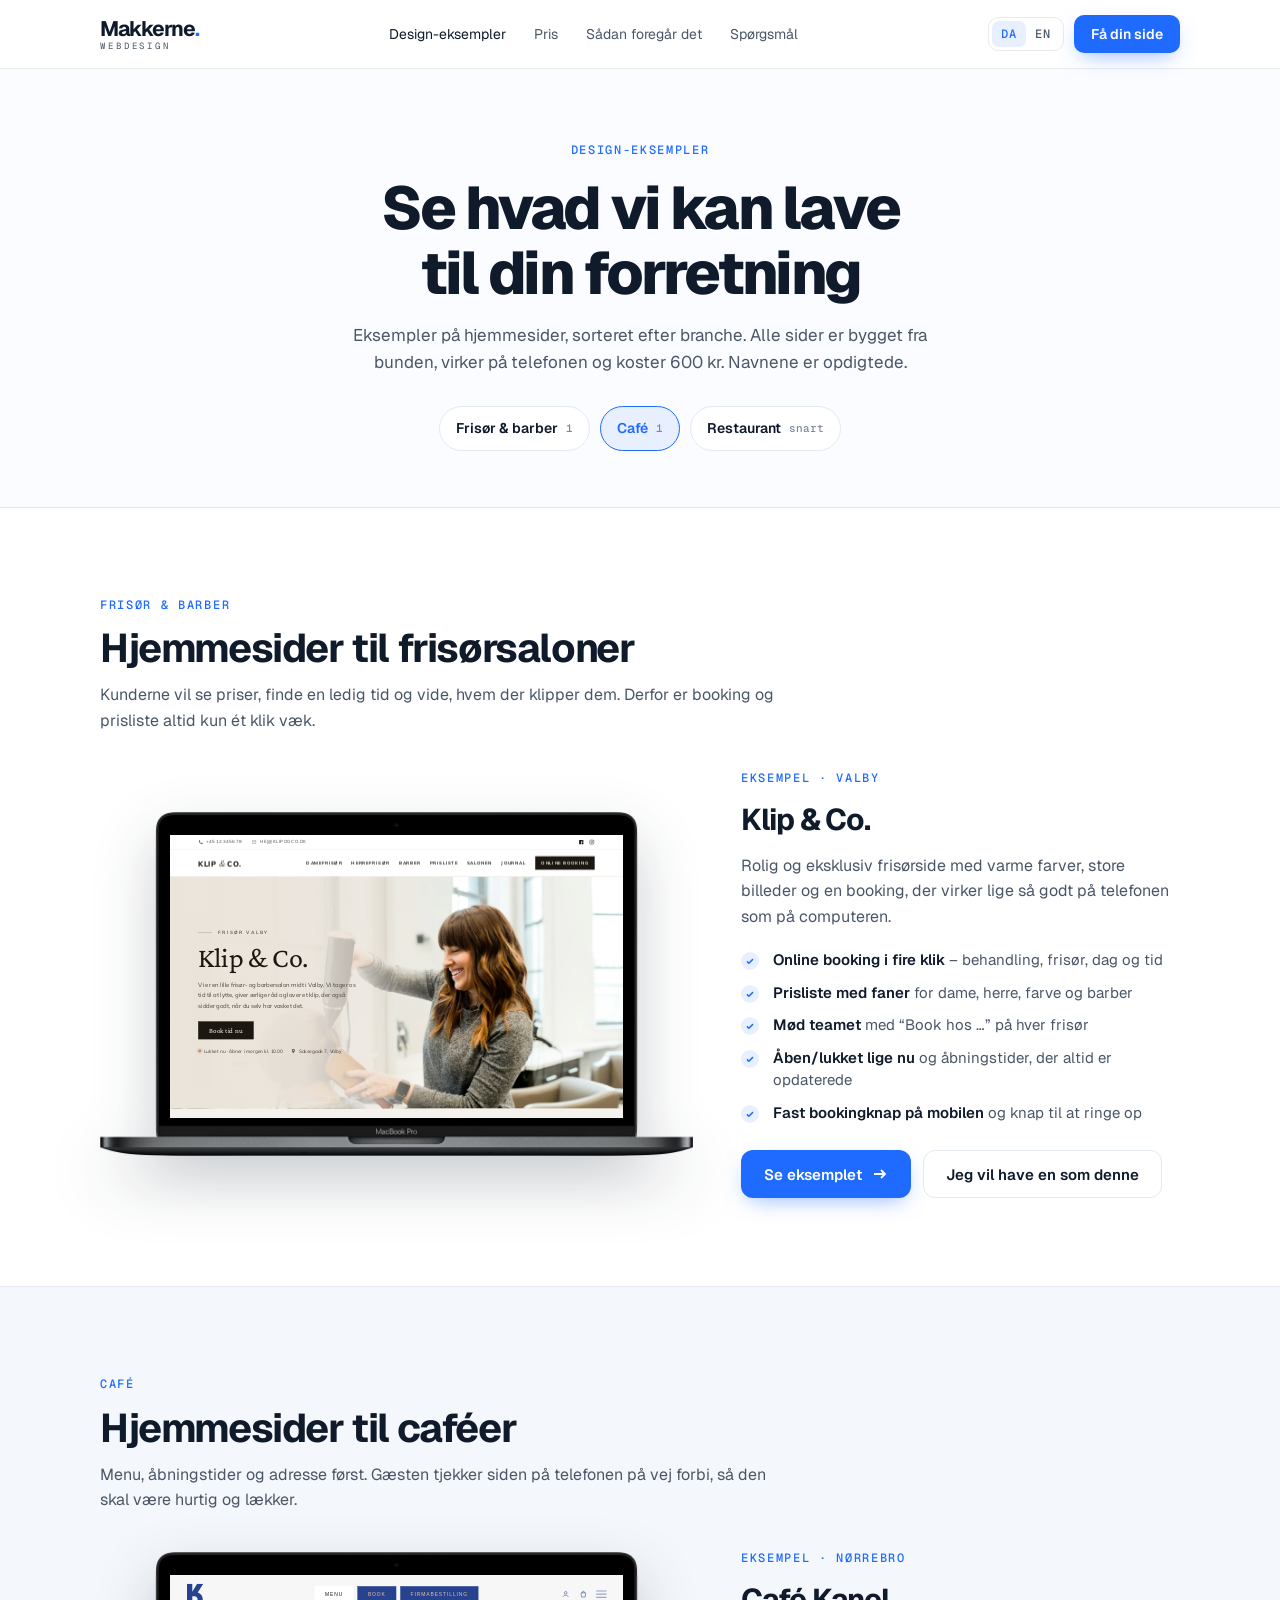
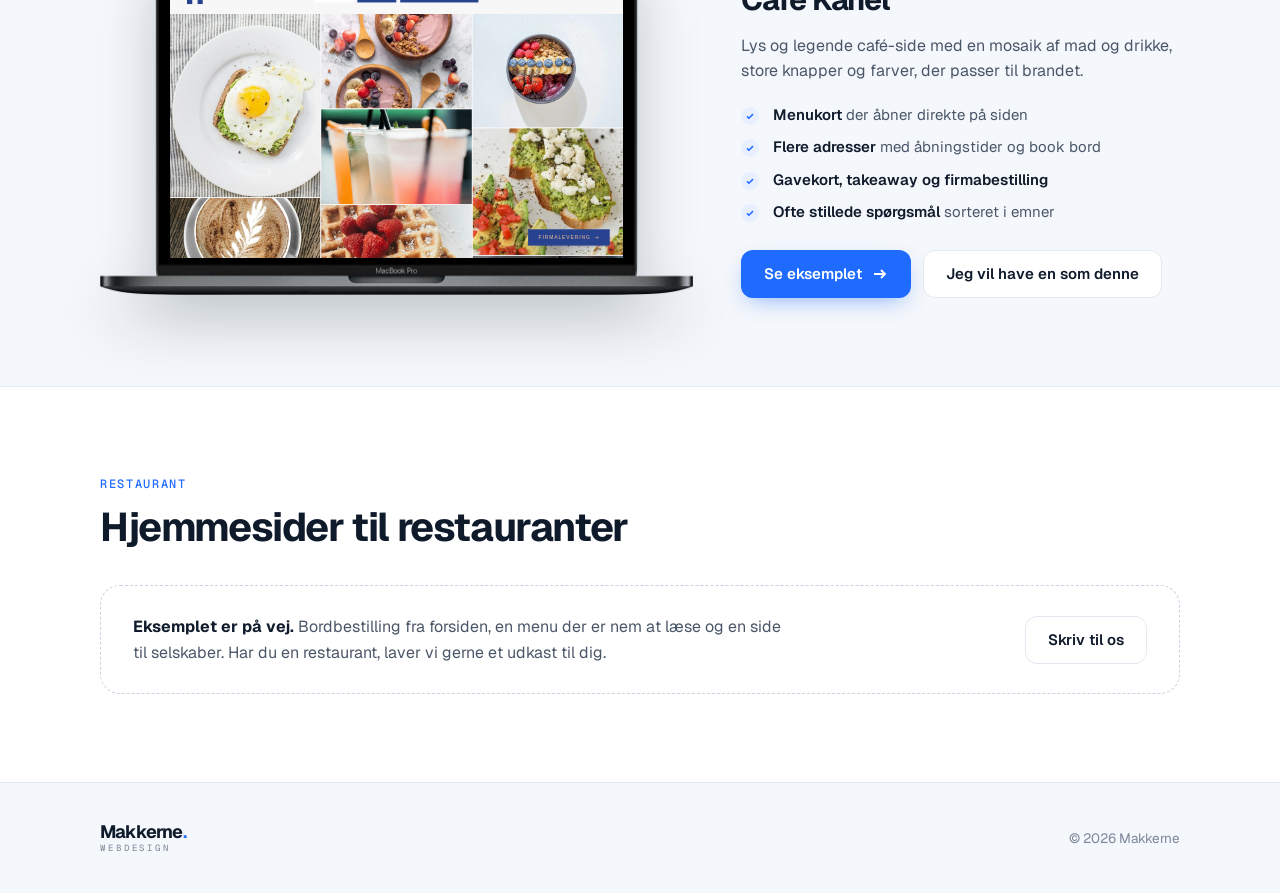
==== eksempler/index.html @ 6686b992 "Design-eksempler page with the frisør example as its own category - eksempler/: new page in the land" ====
<!doctype html>
<html lang="da">
<head>
<meta charset="utf-8">
<meta name="viewport" content="width=device-width, initial-scale=1, viewport-fit=cover">
<title>Design-eksempler · Makkerne</title>
<meta name="description" content="Se Makkernes design-eksempler: hjemmesider til frisører, caféer og restauranter – til en fast pris på 600 kr.">
<link rel="preconnect" href="https://fonts.googleapis.com">
<link rel="preconnect" href="https://fonts.gstatic.com" crossorigin>
<link rel="stylesheet" href="https://fonts.googleapis.com/css2?family=Geist:wght@400;500;600;700;800&family=Geist+Mono:wght@500&family=Fraunces:ital,opsz,wght@1,9..144,500&family=Oswald:wght@500;600&display=swap">
<style>
/* Layout: bright full-bleed hero with price, then alternating white / soft sections in one 1120px column; portfolio as large case cards with live HTML mockups. Light-only by design. */
:root {
  --bg: #ffffff;
  --bg-soft: #f4f7fb;
  --surface: #ffffff;
  --ink: #0f1a2b;
  --ink-2: #4b5768;
  --ink-3: #7c8798;
  --line: #e4e9f1;
  --accent: #1f6bff;
  --accent-hover: #155ae6;
  --accent-ink: #ffffff;
  --accent-soft: #e8f0ff;
  --card-top: #e6effc;
  --sun: #ffd84a;

  /* Hero and contact band */
  --hero-bg: #fbfcff;
  --hero-ink: #0f1a2b;
  --hero-ink-2: #4b5768;
  --hero-line: rgba(15,26,43,.09);
  --hero-glow: rgba(31,107,255,.16);
  --hero-sun: rgba(255,216,74,.38);
  --price-a: #1f6bff;
  --price-b: #00b4ff;

  --font: "Geist", ui-sans-serif, -apple-system, "Segoe UI", Helvetica, Arial, sans-serif;
  --mono: "Geist Mono", ui-monospace, "SF Mono", Menlo, monospace;
  --wrap: 1120px;
  --radius: 18px;
  color-scheme: light;
}

* { box-sizing: border-box; }
html { scroll-behavior: smooth; }
@media (prefers-reduced-motion: reduce) { html { scroll-behavior: auto; } *, *::before, *::after { animation: none !important; transition: none !important; } }
body { margin: 0; background: var(--bg); color: var(--ink); font-family: var(--font); font-size: 16px; line-height: 1.6; -webkit-font-smoothing: antialiased; }
a { color: inherit; }
h1, h2, h3 { margin: 0; letter-spacing: -0.035em; line-height: 1.08; text-wrap: balance; font-weight: 700; }
p { margin: 0; }
.wrap { max-width: var(--wrap); margin-inline: auto; padding-inline: 20px; }
:focus-visible { outline: 2px solid var(--price-a); outline-offset: 3px; border-radius: 8px; }

.eyebrow { font-family: var(--mono); font-size: 12px; font-weight: 500; letter-spacing: .14em; text-transform: uppercase; color: var(--accent); }
.btn { display: inline-flex; align-items: center; gap: 10px; height: 48px; padding-inline: 22px; border-radius: 12px; font: 600 15px/1 var(--font); text-decoration: none; border: 1px solid transparent; cursor: pointer; transition: transform .15s ease, background .15s ease, box-shadow .15s ease; }
.btn svg { width: 16px; height: 16px; transition: transform .15s ease; }
.btn:hover svg { transform: translateX(3px); }
.btn-primary { background: var(--accent); color: var(--accent-ink); box-shadow: 0 8px 22px -8px rgba(31,107,255,.55); }
.btn-primary:hover { background: var(--accent-hover); }
.btn-ghost { background: var(--surface); color: var(--hero-ink); border-color: var(--line); }
.btn-ghost:hover { border-color: var(--ink-3); }

/* Nav */
.nav { position: sticky; top: env(safe-area-inset-top, 0px); z-index: 20; background: rgba(255,255,255,.85); backdrop-filter: blur(14px); -webkit-backdrop-filter: blur(14px); border-bottom: 1px solid var(--hero-line); color: var(--hero-ink); }
.nav .wrap { display: flex; align-items: center; justify-content: space-between; height: 68px; gap: 16px; }
.logo { display: flex; flex-direction: column; text-decoration: none; line-height: 1; }
.logo b { font-size: 21px; font-weight: 700; letter-spacing: -.045em; }
.logo b::after { content: "."; color: var(--accent); }
.logo span { font-family: var(--mono); font-size: 9px; letter-spacing: .32em; color: var(--hero-ink-2); margin-top: 3px; }
.nav-links { display: flex; gap: 28px; font-size: 14px; color: var(--hero-ink-2); }
.nav-links a { text-decoration: none; transition: color .15s; }
.nav-links a:hover { color: var(--hero-ink); }
.nav-right { display: flex; align-items: center; gap: 10px; }
.lang { display: inline-flex; padding: 3px; border: 1px solid var(--hero-line); border-radius: 10px; }
.lang button { appearance: none; border: 0; background: transparent; color: var(--hero-ink-2); font: 500 12px/1 var(--mono); letter-spacing: .08em; padding: 7px 9px; border-radius: 7px; cursor: pointer; }
.lang button[aria-pressed="true"] { background: var(--accent-soft); color: var(--accent); }
.nav .btn { height: 38px; padding-inline: 16px; font-size: 14px; border-radius: 10px; }
@media (max-width: 860px) { .nav-links { display: none; } }
@media (max-width: 420px) { .nav .btn { display: none; } }

/* Hero */
.hero { position: relative; background: var(--hero-bg); color: var(--hero-ink); overflow: hidden; isolation: isolate; }
.hero::before { content: ""; position: absolute; inset: -40% -10% auto; height: 120%; background: radial-gradient(ellipse 38% 40% at 30% 30%, var(--hero-glow), transparent 70%), radial-gradient(ellipse 34% 36% at 72% 26%, var(--hero-sun), transparent 70%); z-index: -1; }
.hero::after { content: ""; position: absolute; inset: 0; background-image: linear-gradient(var(--hero-line) 1px, transparent 1px), linear-gradient(90deg, var(--hero-line) 1px, transparent 1px); background-size: 64px 64px; mask-image: radial-gradient(ellipse 60% 55% at 50% 35%, #000 20%, transparent 75%); -webkit-mask-image: radial-gradient(ellipse 60% 55% at 50% 35%, #000 20%, transparent 75%); opacity: .8; z-index: -1; }
.hero .wrap { padding-block: 96px 72px; display: flex; flex-direction: column; align-items: center; text-align: center; }
.hero .eyebrow { color: var(--accent); display: inline-flex; align-items: center; gap: 10px; }
.hero .eyebrow::before { content: ""; width: 6px; height: 6px; border-radius: 50%; background: #22c55e; box-shadow: 0 0 0 4px rgba(34,197,94,.16); }
.hero h1 { margin-top: 26px; font-size: clamp(40px, 6.4vw, 76px); font-weight: 800; letter-spacing: -.05em; max-width: 18ch; }
.price-line { margin-top: 14px; font-size: clamp(40px, 6.4vw, 76px); font-weight: 800; letter-spacing: -.05em; line-height: 1.05; background: linear-gradient(90deg, var(--price-a), var(--price-b)); -webkit-background-clip: text; background-clip: text; color: transparent; }
.hero .lead { margin-top: 26px; max-width: 56ch; font-size: clamp(17px, 1.6vw, 19px); color: var(--hero-ink-2); }
.hero .ctas { margin-top: 36px; display: flex; flex-wrap: wrap; gap: 12px; justify-content: center; }
.stats { margin-top: 64px; width: 100%; max-width: 760px; border-top: 1px solid var(--hero-line); padding-top: 32px; display: grid; grid-template-columns: repeat(3, 1fr); gap: 16px; }
.stats strong { display: block; font-size: clamp(26px, 3vw, 34px); font-weight: 700; letter-spacing: -.04em; font-variant-numeric: tabular-nums; }
.stats span { font-size: 13px; color: var(--hero-ink-2); }
@media (max-width: 520px) { .stats { grid-template-columns: 1fr; gap: 20px; } }

.rise { animation: rise .7s cubic-bezier(.2,.7,.2,1) both; }
.rise:nth-child(2) { animation-delay: .06s; } .rise:nth-child(3) { animation-delay: .12s; } .rise:nth-child(4) { animation-delay: .18s; } .rise:nth-child(5) { animation-delay: .24s; } .rise:nth-child(6) { animation-delay: .3s; }
@keyframes rise { from { transform: translateY(14px); opacity: .001; } to { transform: none; opacity: 1; } }

/* Sections */
section.block { padding-block: 104px; }
section.soft { background: var(--bg-soft); }
.head { text-align: center; display: flex; flex-direction: column; align-items: center; gap: 14px; margin-bottom: 56px; }
.head h2 { font-size: clamp(32px, 4.2vw, 48px); }
.head p { max-width: 60ch; color: var(--ink-2); font-size: 17px; }

/* Portfolio cases */
.cases { display: grid; gap: 28px; }
.case { display: grid; grid-template-columns: 1.25fr 1fr; background: var(--bg-soft); border: 1px solid var(--line); border-radius: 24px; overflow: hidden; }
.case:nth-child(even) { grid-template-columns: 1fr 1.25fr; }
.case:nth-child(even) .case-visual { order: 2; }
.case-visual { background: var(--card-top); padding: 44px 36px; display: grid; place-items: center; min-width: 0; }
.case-body { padding: 44px 40px; display: flex; flex-direction: column; justify-content: center; gap: 14px; min-width: 0; }
.case-body h3 { font-size: 28px; }
.case-body p { color: var(--ink-2); }
.tags { display: flex; flex-wrap: wrap; gap: 8px; margin-top: 6px; }
.tags span { font-size: 12.5px; padding: 6px 12px; border: 1px solid var(--line); border-radius: 999px; background: var(--surface); color: var(--ink-2); }
.concept-note { margin-top: 28px; text-align: center; font-size: 13.5px; color: var(--ink-3); }
@media (max-width: 860px) {
  .case, .case:nth-child(even) { grid-template-columns: 1fr; }
  .case:nth-child(even) .case-visual { order: 0; }
  .case-visual { padding: 28px 18px; }
  .case-body { padding: 28px 24px 32px; }
}

/* Live case: real MacBook photo with a scaled live iframe in the screen.
   Screen rectangle measured in macbook-pro.png (1208×700): x 143–1065, y 47–623 → 923×577 px (16:10). */
.case-live { position: relative; transition: border-color .2s ease, box-shadow .2s ease; }
.case-live:hover { border-color: #c9d6ea; box-shadow: 0 24px 50px -30px rgba(15,26,43,.35); }
.case-cta { align-self: flex-start; margin-top: 8px; }
.case-cta::after { content: ""; position: absolute; inset: 0; z-index: 2; border-radius: 24px; }
.case-live:hover .case-cta svg { transform: translateX(3px); }
.device { position: relative; width: 100%; max-width: 600px; aspect-ratio: 1208 / 700; }
.device-shell { position: absolute; inset: 0; width: 100%; height: 100%; pointer-events: none; filter: drop-shadow(0 26px 30px rgba(15,26,43,.22)); }
.device-screen { position: absolute; z-index: 1; left: 11.8377%; top: 6.7143%; width: 76.4073%; height: 82.4286%; overflow: hidden; background: #f7f7f7; container-type: inline-size; }
.device-poster { position: absolute; inset: 0; width: 100%; height: 100%; object-fit: cover; }
.device-frame { position: absolute; top: 0; left: 0; width: 1280px; height: 800px; border: 0; transform-origin: 0 0; transform: scale(var(--s, .36)); pointer-events: none; opacity: 0; transition: opacity .4s ease; background: #f7f7f7; }
.device-frame.ready { opacity: 1; }

/* Laptop mockup */
.laptop { width: 100%; max-width: 560px; }
.laptop .lid { background: #1b1d22; border-radius: 14px 14px 4px 4px; padding: 2.4% 2.4% 2.8%; box-shadow: 0 30px 60px -30px rgba(15,26,43,.4); }
.laptop .base { height: 12px; margin-inline: -6%; background: linear-gradient(#c9ccd3, #9a9ea8); border-radius: 0 0 14px 14px; position: relative; }
.laptop .base::after { content: ""; position: absolute; top: 0; left: 50%; translate: -50% 0; width: 16%; height: 5px; background: #8a8e98; border-radius: 0 0 6px 6px; }
.screen { aspect-ratio: 16 / 10; max-width: 100%; border-radius: 3px; overflow: hidden; container-type: inline-size; position: relative; }

/* Mock site: shared */
.ms { position: absolute; inset: 0; display: flex; flex-direction: column; font-family: var(--font); }
.ms-nav { display: flex; align-items: center; justify-content: space-between; padding: 2.6cqw 4.5cqw; font-size: 1.7cqw; }
.ms-nav .links { display: flex; gap: 3cqw; opacity: .8; }
.ms-pill { padding: 1cqw 2.2cqw; border-radius: 999px; font-size: 1.6cqw; font-weight: 600; }

/* Café mock */
.ms-cafe { background: #f6efe6; color: #3b2a1e; }
.ms-cafe .brand { font-family: "Fraunces", Georgia, serif; font-style: italic; font-size: 2.6cqw; }
.ms-cafe .ms-pill { background: #3b2a1e; color: #f6efe6; }
.ms-cafe .body { flex: 1; display: grid; grid-template-columns: 1.05fr 1fr; gap: 4cqw; padding: 1cqw 4.5cqw 4.5cqw; align-items: center; }
.ms-cafe .kicker { font-size: 1.4cqw; letter-spacing: .2em; text-transform: uppercase; color: #a0663b; }
.ms-cafe h4 { margin: 1.4cqw 0 0; font-family: "Fraunces", Georgia, serif; font-style: italic; font-weight: 500; font-size: 6.4cqw; line-height: 1; letter-spacing: -.02em; }
.ms-cafe .sub { margin-top: 2cqw; font-size: 1.7cqw; opacity: .75; max-width: 34ch; }
.ms-cafe .hours { margin-top: 3cqw; display: grid; grid-template-columns: auto auto; gap: .6cqw 3cqw; font-size: 1.5cqw; width: max-content; border-top: .2cqw solid #d9c7b2; padding-top: 1.8cqw; }
.ms-cafe .hours b { font-weight: 600; }
.ms-cafe .art { height: 100%; border-radius: 1.6cqw; background: radial-gradient(circle at 50% 46%, #f6efe6 0 17%, #6b3f22 17.5% 22%, #e9d6bf 22.5% 34%, transparent 34.5%), radial-gradient(circle at 70% 80%, #c78c58 0 10%, transparent 10.5%), linear-gradient(160deg, #d9a273, #a0663b); position: relative; }
.ms-cafe .art::after { content: "Dagens kage · 45,-"; position: absolute; left: 2cqw; bottom: 2cqw; background: #f6efe6; color: #3b2a1e; font-size: 1.4cqw; padding: 1cqw 1.8cqw; border-radius: 1cqw; font-weight: 600; }

/* Barber mock */
.ms-barber { background: #0d0d0d; color: #f1ece2; }
.ms-barber .brand { font-family: "Oswald", Impact, sans-serif; font-size: 2.4cqw; letter-spacing: .12em; text-transform: uppercase; }
.ms-barber .ms-pill { background: #c9a227; color: #0d0d0d; border-radius: .6cqw; }
.ms-barber .body { flex: 1; position: relative; display: flex; flex-direction: column; justify-content: center; padding: 0 4.5cqw 4cqw; background: repeating-linear-gradient(135deg, rgba(201,162,39,.06) 0 1.2cqw, transparent 1.2cqw 2.4cqw); }
.ms-barber .pole { position: absolute; right: 7cqw; top: 6%; bottom: 14%; width: 5cqw; border-radius: 3cqw; background: repeating-linear-gradient(-45deg, #b91c1c 0 1.6cqw, #f1ece2 1.6cqw 3.2cqw, #1e3a8a 3.2cqw 4.8cqw, #f1ece2 4.8cqw 6.4cqw); box-shadow: 0 0 0 .5cqw #2a2a2a, 0 0 0 .8cqw #c9a227; }
.ms-barber .kicker { font-size: 1.4cqw; letter-spacing: .3em; color: #c9a227; text-transform: uppercase; }
.ms-barber h4 { margin: 1.2cqw 0 0; font-family: "Oswald", Impact, sans-serif; font-weight: 600; text-transform: uppercase; font-size: 8cqw; line-height: .92; letter-spacing: .01em; }
.ms-barber h4 em { font-style: normal; color: #c9a227; }
.ms-barber .menu { margin-top: 3cqw; display: grid; grid-template-columns: repeat(3, max-content); gap: 2.4cqw; font-size: 1.5cqw; }
.ms-barber .menu div { border-left: .3cqw solid #c9a227; padding-left: 1.2cqw; }
.ms-barber .menu b { display: block; font-size: 2cqw; font-family: "Oswald", Impact, sans-serif; font-weight: 500; }

/* Restaurant mock */
.ms-resto { background: #12261e; color: #ece7da; }
.ms-resto .brand { font-size: 2.2cqw; font-weight: 700; letter-spacing: .32em; text-transform: uppercase; }
.ms-resto .ms-pill { border: .2cqw solid #ece7da; }
.ms-resto .body { flex: 1; display: grid; grid-template-columns: 1fr 1fr; }
.ms-resto .copy { padding: 3cqw 4.5cqw; display: flex; flex-direction: column; justify-content: center; }
.ms-resto .kicker { font-size: 1.4cqw; letter-spacing: .24em; text-transform: uppercase; color: #d6b98c; }
.ms-resto h4 { margin: 1.4cqw 0 0; font-family: "Fraunces", Georgia, serif; font-style: italic; font-weight: 500; font-size: 5.4cqw; line-height: 1.02; }
.ms-resto .book { margin-top: 3cqw; display: flex; gap: 1cqw; font-size: 1.5cqw; }
.ms-resto .book span { padding: 1.1cqw 1.8cqw; border: .2cqw solid rgba(236,231,218,.3); border-radius: .8cqw; }
.ms-resto .book span:last-child { background: #d6b98c; color: #12261e; border-color: #d6b98c; font-weight: 600; }
.ms-resto .plate { background: radial-gradient(circle at 50% 50%, #ece7da 0 26%, #d6d0c1 26.5% 30%, transparent 30.5%), radial-gradient(circle at 46% 46%, #7a9a5b 0 6%, transparent 6.5%), radial-gradient(circle at 56% 54%, #b4532a 0 5%, transparent 5.5%), linear-gradient(135deg, #2b4a3c, #0c1a14); position: relative; }
.ms-resto .plate::before { content: ""; position: absolute; inset: 0; background: radial-gradient(circle at 52% 50%, #e4a85c 0 3.5%, transparent 4%); }

/* Price */
.price-card { display: grid; grid-template-columns: 1fr 1.2fr; background: var(--surface); border: 1px solid var(--line); border-radius: 24px; overflow: hidden; }
.price-left { padding: 48px 44px; background: var(--accent); color: #fff; display: flex; flex-direction: column; gap: 18px; position: relative; overflow: hidden; }
.price-left::after { content: ""; position: absolute; right: -80px; bottom: -80px; width: 260px; height: 260px; border-radius: 50%; border: 1px solid rgba(255,255,255,.25); box-shadow: 0 0 0 40px rgba(255,255,255,.05), 0 0 0 80px rgba(255,255,255,.04); }
.price-left .tag { align-self: flex-start; color: var(--ink); background: var(--sun) !important; font-family: var(--mono); font-size: 11px; letter-spacing: .14em; text-transform: uppercase; background: rgba(255,255,255,.16); padding: 6px 10px; border-radius: 999px; }
.price-big { font-size: clamp(64px, 8vw, 96px); font-weight: 800; letter-spacing: -.06em; line-height: .9; font-variant-numeric: tabular-nums; }
.price-big small { font-size: .32em; letter-spacing: -.02em; font-weight: 600; margin-left: 6px; }
.price-left p { color: rgba(255,255,255,.85); max-width: 32ch; }
.price-left .btn { align-self: flex-start; background: #fff; color: #0b1220; margin-top: 8px; position: relative; z-index: 1; }
.price-left .btn:hover { background: var(--accent-soft); }
.price-right { padding: 48px 44px; }
.price-right h3 { font-size: 20px; letter-spacing: -.02em; margin-bottom: 22px; }
.incl { list-style: none; margin: 0; padding: 0; display: grid; grid-template-columns: 1fr 1fr; gap: 18px 28px; }
.incl li { display: grid; grid-template-columns: 28px 1fr; gap: 12px; align-items: start; }
.incl i { width: 28px; height: 28px; border-radius: 8px; background: var(--accent-soft); color: var(--accent); display: grid; place-items: center; }
.incl i svg { width: 15px; height: 15px; }
.incl b { display: block; font-weight: 600; font-size: 15px; }
.incl span { font-size: 14px; color: var(--ink-2); }
.compare { margin-top: 28px; padding-top: 22px; border-top: 1px solid var(--line); font-size: 14px; color: var(--ink-2); }
.compare b { color: var(--ink); }
@media (max-width: 860px) { .price-card { grid-template-columns: 1fr; } .price-left, .price-right { padding: 36px 26px; } }
@media (max-width: 520px) { .incl { grid-template-columns: 1fr; } }

/* Steps */
.steps { display: grid; grid-template-columns: repeat(3, 1fr); gap: 20px; counter-reset: s; }
.step { background: var(--surface); border: 1px solid var(--line); border-radius: var(--radius); padding: 30px 28px; }
.step .n { font-family: var(--mono); font-size: 13px; color: var(--accent); }
.step h3 { margin-top: 18px; font-size: 21px; letter-spacing: -.025em; }
.step p { margin-top: 10px; color: var(--ink-2); font-size: 15px; }
@media (max-width: 860px) { .steps { grid-template-columns: 1fr; } }

/* FAQ */
.faq { max-width: 760px; margin-inline: auto; border-top: 1px solid var(--line); }
.faq details { border-bottom: 1px solid var(--line); }
.faq summary { list-style: none; cursor: pointer; display: flex; justify-content: space-between; align-items: center; gap: 20px; padding: 22px 2px; font-weight: 600; font-size: 16.5px; letter-spacing: -.01em; }
.faq summary::-webkit-details-marker { display: none; }
.faq summary .pm { flex: none; width: 26px; height: 26px; border-radius: 50%; background: var(--ink); color: var(--bg); display: grid; place-items: center; transition: transform .2s ease; }
.faq summary .pm svg { width: 12px; height: 12px; }
.faq details[open] .pm { transform: rotate(45deg); }
.faq details p { padding: 0 2px 24px; color: var(--ink-2); max-width: 64ch; }

/* CTA */
.cta { background: var(--hero-bg); border-top: 1px solid var(--line); color: var(--hero-ink); position: relative; overflow: hidden; isolation: isolate; }
.cta::before { content: ""; position: absolute; inset: 0; background: radial-gradient(ellipse 40% 80% at 35% 120%, var(--hero-glow), transparent 70%), radial-gradient(ellipse 34% 70% at 68% 115%, var(--hero-sun), transparent 70%); z-index: -1; }
.cta .wrap { padding-block: 96px; text-align: center; display: flex; flex-direction: column; align-items: center; gap: 18px; }
.cta h2 { font-size: clamp(32px, 4.6vw, 54px); max-width: 22ch; }
.cta p { color: var(--hero-ink-2); max-width: 52ch; }
.mail { margin-top: 14px; display: flex; flex-wrap: wrap; align-items: center; justify-content: center; gap: 10px; }
.mail code { font-family: var(--mono); font-size: 15px; padding: 13px 18px; border: 1px solid var(--line); border-radius: 12px; background: var(--surface); user-select: all; word-break: break-all; }
.copy { height: 48px; }
.copy-status { min-height: 1.4em; font-size: 13px; color: var(--accent); }

/* Footer */
footer { background: var(--bg-soft); border-top: 1px solid var(--line); }
footer .wrap { padding-block: 40px; display: flex; flex-wrap: wrap; gap: 16px; justify-content: space-between; align-items: center; font-size: 13.5px; color: var(--ink-3); }
footer .logo b { color: var(--ink); font-size: 18px; }
footer .logo span { color: var(--ink-3); }

/* Design-eksempler page */
.ex-hero { background: var(--hero-bg); border-bottom: 1px solid var(--hero-line); }
.ex-hero .wrap { padding-block: 72px 56px; display: flex; flex-direction: column; align-items: center; text-align: center; gap: 16px; }
.ex-hero h1 { font-size: clamp(36px, 5.2vw, 60px); font-weight: 800; letter-spacing: -.045em; max-width: 18ch; }
.ex-hero p { max-width: 58ch; color: var(--ink-2); font-size: 17px; }
.chips { margin-top: 14px; display: flex; flex-wrap: wrap; justify-content: center; gap: 10px; }
.chips a { display: inline-flex; align-items: center; gap: 8px; padding: 10px 16px; border: 1px solid var(--line); border-radius: 999px; background: var(--surface); color: var(--ink); font-size: 14px; font-weight: 600; text-decoration: none; transition: border-color .15s, background .15s; }
.chips a:hover { border-color: var(--accent); }
.chips a[aria-current="true"] { background: var(--accent-soft); border-color: var(--accent); color: var(--accent); }
.chips small { font: 500 11px/1 var(--mono); color: var(--ink-3); }
.cat { padding-block: 88px; scroll-margin-top: 70px; }
.cat + .cat { border-top: 1px solid var(--line); }
.cat.soft { background: var(--bg-soft); }
.cat-head { display: flex; flex-direction: column; gap: 12px; margin-bottom: 36px; }
.cat-head h2 { font-size: clamp(28px, 3.4vw, 40px); }
.cat-head p { color: var(--ink-2); max-width: 62ch; }
.feature { display: grid; grid-template-columns: 1.35fr 1fr; gap: 48px; align-items: center; }
.feature .device { max-width: 720px; justify-self: center; }
.feature-body { display: flex; flex-direction: column; gap: 16px; }
.feature-body h3 { font-size: 30px; }
.feature-body > p { color: var(--ink-2); }
.feat-list { list-style: none; margin: 4px 0 0; padding: 0; display: grid; gap: 10px; }
.feat-list li { display: grid; grid-template-columns: 22px 1fr; gap: 10px; font-size: 15px; line-height: 1.5; color: var(--ink-2); }
.feat-list li span { display: block; }
.feat-list li::before { content: ""; width: 18px; height: 18px; margin-top: 3px; border-radius: 50%; background: var(--accent-soft) url("data:image/svg+xml,%3Csvg xmlns='http://www.w3.org/2000/svg' viewBox='0 0 16 16'%3E%3Cpath d='M4 8.5l2.5 2.5L12 5.5' fill='none' stroke='%231f6bff' stroke-width='2'/%3E%3C/svg%3E") center / 12px no-repeat; }
.feat-list b { color: var(--ink); font-weight: 600; }
.feature-ctas { display: flex; flex-wrap: wrap; gap: 12px; margin-top: 10px; }
.feature .case-live { border-radius: 24px; }
.device-link { display: block; width: 100%; max-width: 720px; justify-self: center; border-radius: 12px; }
.device-link:hover .device-shell { filter: drop-shadow(0 34px 34px rgba(15,26,43,.28)); }
.soon { display: flex; align-items: center; justify-content: space-between; gap: 20px; flex-wrap: wrap; padding: 28px 32px; border: 1px dashed #c9d3e2; border-radius: 20px; background: var(--surface); }
.soon p { color: var(--ink-2); max-width: 60ch; }
.soon b { color: var(--ink); }
@media (max-width: 900px) { .feature { grid-template-columns: 1fr; gap: 32px; } .cat { padding-block: 64px; } }
</style>
</head>
<body>

<header class="nav">
  <div class="wrap">
    <a class="logo" href="/" aria-label="Makkerne – til forsiden">
      <b>Makkerne</b><span>WEBDESIGN</span>
    </a>
    <nav class="nav-links" aria-label="Hovedmenu">
      <a href="/eksempler/" aria-current="page" style="color:var(--hero-ink)" data-i18n="nav.work">Design-eksempler</a>
      <a href="/#pris" data-i18n="nav.price">Pris</a>
      <a href="/#proces" data-i18n="nav.process">Sådan foregår det</a>
      <a href="/#faq" data-i18n="nav.faq">Spørgsmål</a>
    </nav>
    <div class="nav-right">
      <div class="lang" role="group" aria-label="Sprog / Language">
        <button type="button" id="lang-da" data-lang="da" aria-pressed="true">DA</button>
        <button type="button" id="lang-en" data-lang="en" aria-pressed="false">EN</button>
      </div>
      <a class="btn btn-primary" href="/#kontakt" data-i18n="nav.cta">Få din side</a>
    </div>
  </div>
</header>

<main id="top">
  <section class="ex-hero">
    <div class="wrap">
      <div class="eyebrow" data-i18n="ex.eyebrow">Design-eksempler</div>
      <h1 data-i18n="ex.title">Se hvad vi kan lave til din forretning</h1>
      <p data-i18n="ex.lead">Eksempler på hjemmesider, sorteret efter branche. Alle sider er bygget fra bunden, virker på telefonen og koster 600 kr. Navnene er opdigtede.</p>
      <nav class="chips" aria-label="Brancher">
        <a href="#frisor"><span data-i18n="cat.hair">Frisør &amp; barber</span> <small>1</small></a>
        <a href="#cafe"><span data-i18n="cat.cafe">Café</span> <small>1</small></a>
        <a href="#restaurant"><span data-i18n="cat.resto">Restaurant</span> <small data-i18n="cat.soon">snart</small></a>
      </nav>
    </div>
  </section>

  <section class="cat" id="frisor" aria-labelledby="frisor-title">
    <div class="wrap">
      <div class="cat-head">
        <div class="eyebrow" data-i18n="hair.eyebrow">Frisør &amp; barber</div>
        <h2 id="frisor-title" data-i18n="hair.title">Hjemmesider til frisørsaloner</h2>
        <p data-i18n="hair.lead">Kunderne vil se priser, finde en ledig tid og vide, hvem der klipper dem. Derfor er booking og prisliste altid kun ét klik væk.</p>
      </div>
      <div class="feature">
        <a class="device-link" href="/examples/frisor/" aria-label="Åbn eksemplet Klip &amp; Co.">
          <div class="device">
            <div class="device-screen">
              <img class="device-poster" src="/assets/frisor-hero.webp" alt="" width="1280" height="800">
              <iframe class="device-frame" src="/examples/frisor/" title="Klip &amp; Co., eksempel" tabindex="-1" loading="lazy" scrolling="no" aria-hidden="true"></iframe>
            </div>
            <img class="device-shell" src="/assets/macbook-pro.png" alt="" width="1208" height="700">
          </div>
        </a>
        <div class="feature-body">
          <div class="eyebrow" data-i18n="hair.ex">Eksempel · Valby</div>
          <h3>Klip &amp; Co.</h3>
          <p data-i18n="hair.text">Rolig og eksklusiv frisørside med varme farver, store billeder og en booking, der virker lige så godt på telefonen som på computeren.</p>
          <ul class="feat-list">
            <li data-i18n-html="hair.f1"><span><b>Online booking i fire klik</b> – behandling, frisør, dag og tid</span></li>
            <li data-i18n-html="hair.f2"><span><b>Prisliste med faner</b> for dame, herre, farve og barber</span></li>
            <li data-i18n-html="hair.f3"><span><b>Mød teamet</b> med “Book hos …” på hver frisør</span></li>
            <li data-i18n-html="hair.f4"><span><b>Åben/lukket lige nu</b> og åbningstider, der altid er opdaterede</span></li>
            <li data-i18n-html="hair.f5"><span><b>Fast bookingknap på mobilen</b> og knap til at ringe op</span></li>
          </ul>
          <div class="feature-ctas">
            <a class="btn btn-primary" href="/examples/frisor/"><span data-i18n="ex.see">Se eksemplet</span> <svg viewBox="0 0 16 16" fill="none" stroke="currentColor" stroke-width="1.8" aria-hidden="true"><path d="M2 8h11M9 4l4 4-4 4"/></svg></a>
            <a class="btn btn-ghost" href="/#kontakt" data-i18n="ex.want">Jeg vil have en som denne</a>
          </div>
        </div>
      </div>
    </div>
  </section>

  <section class="cat soft" id="cafe" aria-labelledby="cafe-title">
    <div class="wrap">
      <div class="cat-head">
        <div class="eyebrow" data-i18n="cafe.eyebrow">Café</div>
        <h2 id="cafe-title" data-i18n="cafe.title">Hjemmesider til caféer</h2>
        <p data-i18n="cafe.lead">Menu, åbningstider og adresse først. Gæsten tjekker siden på telefonen på vej forbi, så den skal være hurtig og lækker.</p>
      </div>
      <div class="feature">
        <a class="device-link" href="/examples/cafe/" aria-label="Åbn eksemplet Café Kanel">
          <div class="device">
            <div class="device-screen">
              <img class="device-poster" src="/assets/cafe-hero.webp" alt="" width="1280" height="800">
              <iframe class="device-frame" src="/examples/cafe/" title="Café Kanel, eksempel" tabindex="-1" loading="lazy" scrolling="no" aria-hidden="true"></iframe>
            </div>
            <img class="device-shell" src="/assets/macbook-pro.png" alt="" width="1208" height="700">
          </div>
        </a>
        <div class="feature-body">
          <div class="eyebrow" data-i18n="cafe.ex">Eksempel · Nørrebro</div>
          <h3>Café Kanel</h3>
          <p data-i18n="cafe.text">Lys og legende café-side med en mosaik af mad og drikke, store knapper og farver, der passer til brandet.</p>
          <ul class="feat-list">
            <li data-i18n-html="cafe.f1"><span><b>Menukort</b> der åbner direkte på siden</span></li>
            <li data-i18n-html="cafe.f2"><span><b>Flere adresser</b> med åbningstider og book bord</span></li>
            <li data-i18n-html="cafe.f3"><span><b>Gavekort, takeaway og firmabestilling</b></span></li>
            <li data-i18n-html="cafe.f4"><span><b>Ofte stillede spørgsmål</b> sorteret i emner</span></li>
          </ul>
          <div class="feature-ctas">
            <a class="btn btn-primary" href="/examples/cafe/"><span data-i18n="ex.see">Se eksemplet</span> <svg viewBox="0 0 16 16" fill="none" stroke="currentColor" stroke-width="1.8" aria-hidden="true"><path d="M2 8h11M9 4l4 4-4 4"/></svg></a>
            <a class="btn btn-ghost" href="/#kontakt" data-i18n="ex.want">Jeg vil have en som denne</a>
          </div>
        </div>
      </div>
    </div>
  </section>

  <section class="cat" id="restaurant" aria-labelledby="resto-title">
    <div class="wrap">
      <div class="cat-head">
        <div class="eyebrow" data-i18n="resto.eyebrow">Restaurant</div>
        <h2 id="resto-title" data-i18n="resto.title">Hjemmesider til restauranter</h2>
      </div>
      <div class="soon">
        <p data-i18n-html="resto.soon"><b>Eksemplet er på vej.</b> Bordbestilling fra forsiden, en menu der er nem at læse og en side til selskaber. Har du en restaurant, laver vi gerne et udkast til dig.</p>
        <a class="btn btn-ghost" href="/#kontakt" data-i18n="resto.cta">Skriv til os</a>
      </div>
    </div>
  </section>
</main>

<footer>
  <div class="wrap">
    <a class="logo" href="/" aria-label="Makkerne"><b>Makkerne</b><span>WEBDESIGN</span></a>
    <span>© 2026 Makkerne</span>
  </div>
</footer>

<script>
(function () {
  // Scale each live preview to its measured MacBook screen (1280px-wide iframe).
  document.querySelectorAll(".device-screen").forEach(function (screen) {
    var frame = screen.querySelector(".device-frame");
    function fit() { frame.style.setProperty("--s", String(screen.clientWidth / 1280)); }
    fit();
    if ("ResizeObserver" in window) new ResizeObserver(fit).observe(screen); else window.addEventListener("resize", fit);
    frame.addEventListener("load", function () { frame.classList.add("ready"); });
  });

  // Highlight the category chip for the section in view.
  var chips = document.querySelectorAll(".chips a");
  if ("IntersectionObserver" in window) {
    var io = new IntersectionObserver(function (es) {
      es.forEach(function (e) {
        if (!e.isIntersecting) return;
        chips.forEach(function (c) { c.setAttribute("aria-current", String(c.getAttribute("href") === "#" + e.target.id)); });
      });
    }, { rootMargin: "-45% 0px -50% 0px" });
    document.querySelectorAll(".cat").forEach(function (s) { io.observe(s); });
  }

  var en = {
    "nav.work": "Design examples", "nav.price": "Price", "nav.process": "How it works", "nav.faq": "Questions", "nav.cta": "Get your site",
    "ex.eyebrow": "Design examples", "ex.title": "See what we can make for your business",
    "ex.lead": "Example websites, sorted by industry. Every site is built from scratch, works on phones and costs 600 DKK. The names are made up.",
    "cat.hair": "Hair & barber", "cat.cafe": "Café", "cat.resto": "Restaurant", "cat.soon": "soon",
    "hair.eyebrow": "Hair & barber", "hair.title": "Websites for hair salons",
    "hair.lead": "Customers want to see prices, find a free slot and know who will cut their hair. So booking and the price list are always one click away.",
    "hair.ex": "Example · Valby", "hair.text": "A calm, upscale salon site with warm colours, large photos and booking that works just as well on a phone as on a computer.",
    "hair.f1": "<span><b>Online booking in four clicks</b> – service, stylist, day and time</span>",
    "hair.f2": "<span><b>Tabbed price list</b> for women, men, colour and barber</span>",
    "hair.f3": "<span><b>Meet the team</b> with “Book with …” on every stylist</span>",
    "hair.f4": "<span><b>Open/closed right now</b> and opening hours that are always up to date</span>",
    "hair.f5": "<span><b>Sticky booking button on mobile</b> plus a call button</span>",
    "ex.see": "See the example", "ex.want": "I want one like this",
    "cafe.eyebrow": "Café", "cafe.title": "Websites for cafés",
    "cafe.lead": "Menu, opening hours and address first. Guests check the site on their phone while walking by, so it has to be fast and appetising.",
    "cafe.ex": "Example · Nørrebro", "cafe.text": "A bright, playful café site with a food-and-drink mosaic, big buttons and colours that fit the brand.",
    "cafe.f1": "<span><b>Menu</b> that opens right on the page</span>",
    "cafe.f2": "<span><b>Several locations</b> with opening hours and table booking</span>",
    "cafe.f3": "<span><b>Gift cards, takeaway and corporate orders</b></span>",
    "cafe.f4": "<span><b>FAQ</b> grouped by topic</span>",
    "resto.eyebrow": "Restaurant", "resto.title": "Websites for restaurants",
    "resto.soon": "<b>This example is on its way.</b> Table booking from the front page, an easy-to-read menu and a page for private events. Run a restaurant? We'd be happy to make you a draft.",
    "resto.cta": "Email us"
  };
  var da = {};
  var nodes = document.querySelectorAll("[data-i18n],[data-i18n-html]");
  nodes.forEach(function (el) {
    var k = el.getAttribute("data-i18n") || el.getAttribute("data-i18n-html");
    da[k] = el.hasAttribute("data-i18n-html") ? el.innerHTML : el.textContent;
  });
  function setLang(lang) {
    var dict = lang === "en" ? en : da;
    nodes.forEach(function (el) {
      var html = el.hasAttribute("data-i18n-html");
      var k = el.getAttribute(html ? "data-i18n-html" : "data-i18n");
      if (dict[k] == null) return;
      if (html) el.innerHTML = dict[k]; else el.textContent = dict[k];
    });
    document.documentElement.lang = lang;
    document.querySelectorAll(".lang button").forEach(function (b) { b.setAttribute("aria-pressed", String(b.getAttribute("data-lang") === lang)); });
    try { localStorage.setItem("bw-lang", lang); } catch (e) {}
  }
  document.querySelectorAll(".lang button").forEach(function (b) { b.addEventListener("click", function () { setLang(b.getAttribute("data-lang")); }); });
  try { if (localStorage.getItem("bw-lang") === "en") setLang("en"); } catch (e) {}
})();
</script>
</body>
</html>
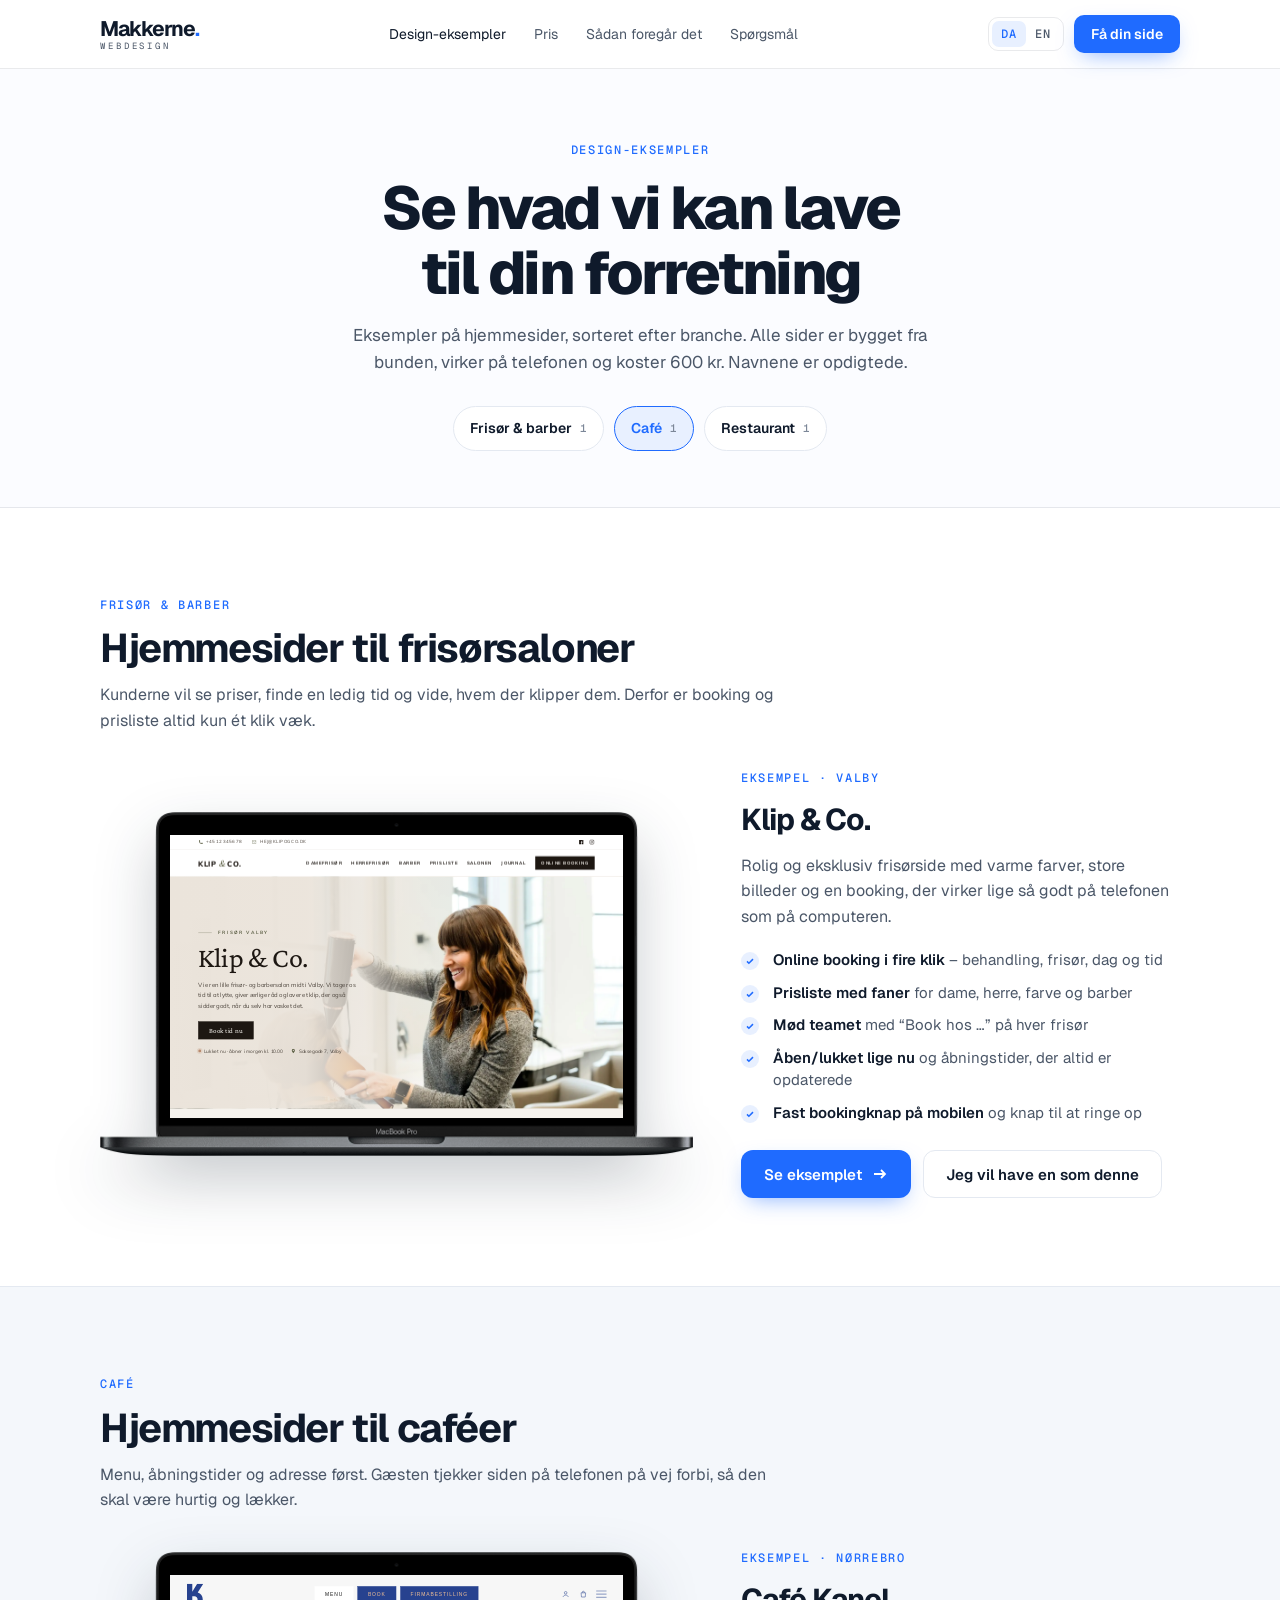
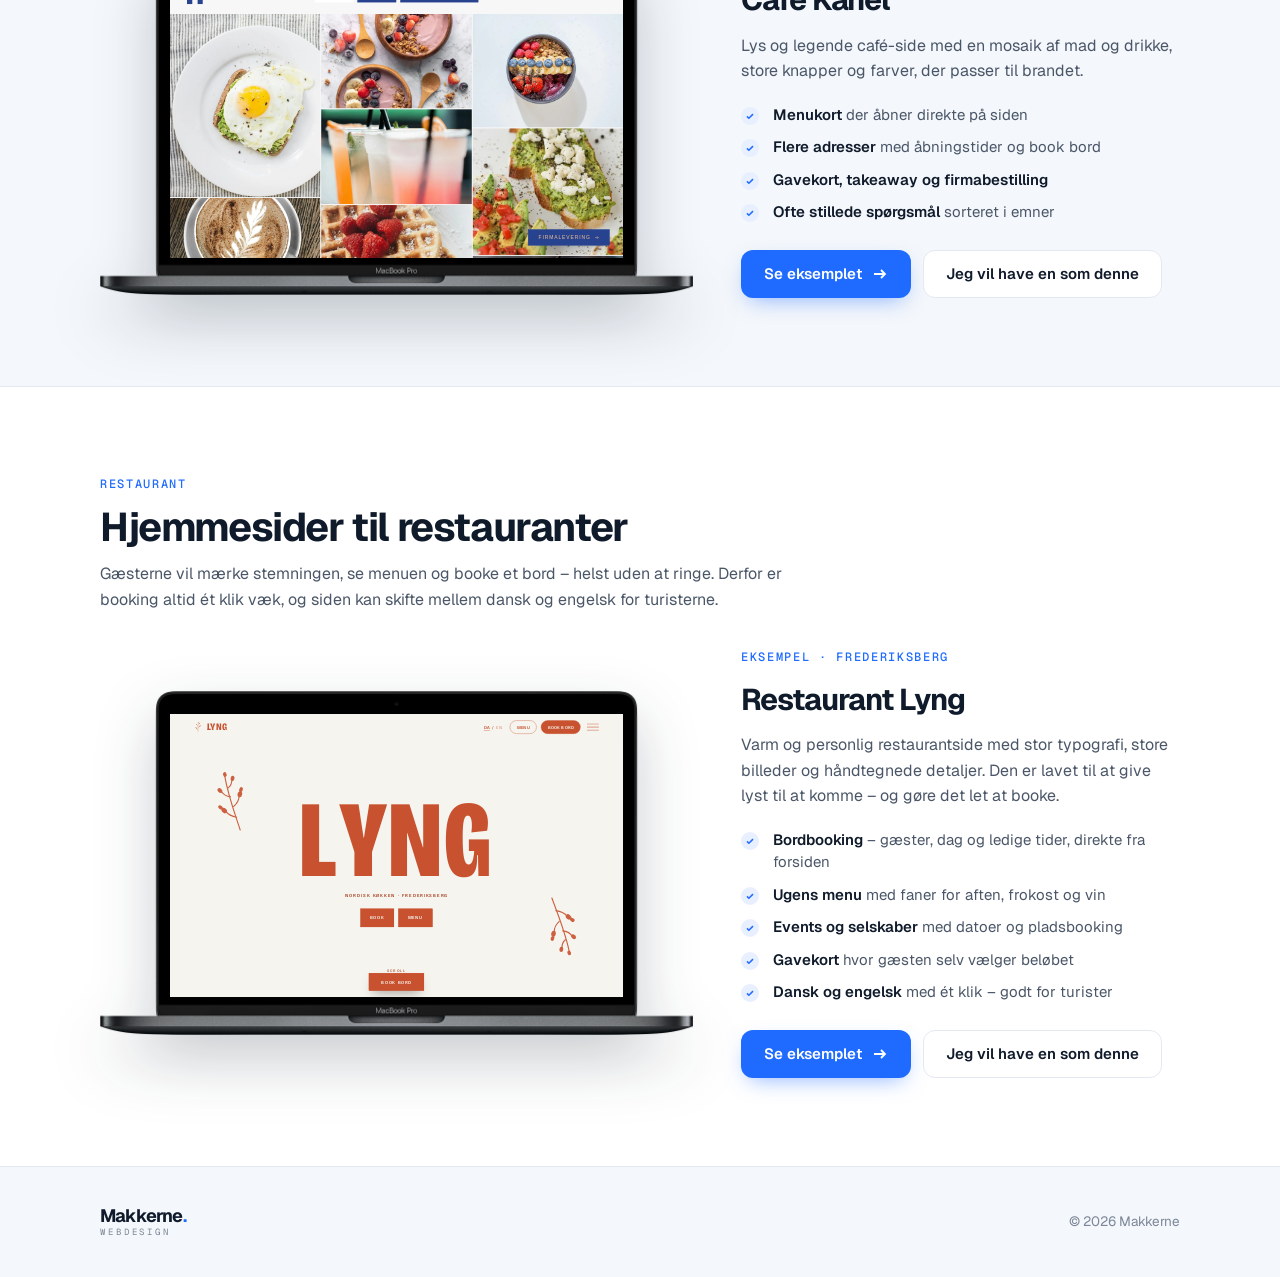
==== commit f643b7eb: "Restaurant Lyng example (Ambra × Madklubben), live MacBook on all three cards - examples/restaurant/" ====
--- a/eksempler/index.html
+++ b/eksempler/index.html
@@ -9,7 +9,7 @@
 <link rel="preconnect" href="https://fonts.gstatic.com" crossorigin>
 <link rel="stylesheet" href="https://fonts.googleapis.com/css2?family=Geist:wght@400;500;600;700;800&family=Geist+Mono:wght@500&family=Fraunces:ital,opsz,wght@1,9..144,500&family=Oswald:wght@500;600&display=swap">
 <style>
-/* Layout: bright full-bleed hero with price, then alternating white / soft sections in one 1120px column; portfolio as large case cards with live HTML mockups. Light-only by design. */
+/* Layout: bright full-bleed hero with price, then alternating white / soft sections in one 1120px column; portfolio as large case cards with a real MacBook and live previews. Light-only by design. */
 :root {
   --bg: #ffffff;
   --bg-soft: #f4f7fb;
@@ -138,59 +138,6 @@
 .device-poster { position: absolute; inset: 0; width: 100%; height: 100%; object-fit: cover; }
 .device-frame { position: absolute; top: 0; left: 0; width: 1280px; height: 800px; border: 0; transform-origin: 0 0; transform: scale(var(--s, .36)); pointer-events: none; opacity: 0; transition: opacity .4s ease; background: #f7f7f7; }
 .device-frame.ready { opacity: 1; }
-
-/* Laptop mockup */
-.laptop { width: 100%; max-width: 560px; }
-.laptop .lid { background: #1b1d22; border-radius: 14px 14px 4px 4px; padding: 2.4% 2.4% 2.8%; box-shadow: 0 30px 60px -30px rgba(15,26,43,.4); }
-.laptop .base { height: 12px; margin-inline: -6%; background: linear-gradient(#c9ccd3, #9a9ea8); border-radius: 0 0 14px 14px; position: relative; }
-.laptop .base::after { content: ""; position: absolute; top: 0; left: 50%; translate: -50% 0; width: 16%; height: 5px; background: #8a8e98; border-radius: 0 0 6px 6px; }
-.screen { aspect-ratio: 16 / 10; max-width: 100%; border-radius: 3px; overflow: hidden; container-type: inline-size; position: relative; }
-
-/* Mock site: shared */
-.ms { position: absolute; inset: 0; display: flex; flex-direction: column; font-family: var(--font); }
-.ms-nav { display: flex; align-items: center; justify-content: space-between; padding: 2.6cqw 4.5cqw; font-size: 1.7cqw; }
-.ms-nav .links { display: flex; gap: 3cqw; opacity: .8; }
-.ms-pill { padding: 1cqw 2.2cqw; border-radius: 999px; font-size: 1.6cqw; font-weight: 600; }
-
-/* Café mock */
-.ms-cafe { background: #f6efe6; color: #3b2a1e; }
-.ms-cafe .brand { font-family: "Fraunces", Georgia, serif; font-style: italic; font-size: 2.6cqw; }
-.ms-cafe .ms-pill { background: #3b2a1e; color: #f6efe6; }
-.ms-cafe .body { flex: 1; display: grid; grid-template-columns: 1.05fr 1fr; gap: 4cqw; padding: 1cqw 4.5cqw 4.5cqw; align-items: center; }
-.ms-cafe .kicker { font-size: 1.4cqw; letter-spacing: .2em; text-transform: uppercase; color: #a0663b; }
-.ms-cafe h4 { margin: 1.4cqw 0 0; font-family: "Fraunces", Georgia, serif; font-style: italic; font-weight: 500; font-size: 6.4cqw; line-height: 1; letter-spacing: -.02em; }
-.ms-cafe .sub { margin-top: 2cqw; font-size: 1.7cqw; opacity: .75; max-width: 34ch; }
-.ms-cafe .hours { margin-top: 3cqw; display: grid; grid-template-columns: auto auto; gap: .6cqw 3cqw; font-size: 1.5cqw; width: max-content; border-top: .2cqw solid #d9c7b2; padding-top: 1.8cqw; }
-.ms-cafe .hours b { font-weight: 600; }
-.ms-cafe .art { height: 100%; border-radius: 1.6cqw; background: radial-gradient(circle at 50% 46%, #f6efe6 0 17%, #6b3f22 17.5% 22%, #e9d6bf 22.5% 34%, transparent 34.5%), radial-gradient(circle at 70% 80%, #c78c58 0 10%, transparent 10.5%), linear-gradient(160deg, #d9a273, #a0663b); position: relative; }
-.ms-cafe .art::after { content: "Dagens kage · 45,-"; position: absolute; left: 2cqw; bottom: 2cqw; background: #f6efe6; color: #3b2a1e; font-size: 1.4cqw; padding: 1cqw 1.8cqw; border-radius: 1cqw; font-weight: 600; }
-
-/* Barber mock */
-.ms-barber { background: #0d0d0d; color: #f1ece2; }
-.ms-barber .brand { font-family: "Oswald", Impact, sans-serif; font-size: 2.4cqw; letter-spacing: .12em; text-transform: uppercase; }
-.ms-barber .ms-pill { background: #c9a227; color: #0d0d0d; border-radius: .6cqw; }
-.ms-barber .body { flex: 1; position: relative; display: flex; flex-direction: column; justify-content: center; padding: 0 4.5cqw 4cqw; background: repeating-linear-gradient(135deg, rgba(201,162,39,.06) 0 1.2cqw, transparent 1.2cqw 2.4cqw); }
-.ms-barber .pole { position: absolute; right: 7cqw; top: 6%; bottom: 14%; width: 5cqw; border-radius: 3cqw; background: repeating-linear-gradient(-45deg, #b91c1c 0 1.6cqw, #f1ece2 1.6cqw 3.2cqw, #1e3a8a 3.2cqw 4.8cqw, #f1ece2 4.8cqw 6.4cqw); box-shadow: 0 0 0 .5cqw #2a2a2a, 0 0 0 .8cqw #c9a227; }
-.ms-barber .kicker { font-size: 1.4cqw; letter-spacing: .3em; color: #c9a227; text-transform: uppercase; }
-.ms-barber h4 { margin: 1.2cqw 0 0; font-family: "Oswald", Impact, sans-serif; font-weight: 600; text-transform: uppercase; font-size: 8cqw; line-height: .92; letter-spacing: .01em; }
-.ms-barber h4 em { font-style: normal; color: #c9a227; }
-.ms-barber .menu { margin-top: 3cqw; display: grid; grid-template-columns: repeat(3, max-content); gap: 2.4cqw; font-size: 1.5cqw; }
-.ms-barber .menu div { border-left: .3cqw solid #c9a227; padding-left: 1.2cqw; }
-.ms-barber .menu b { display: block; font-size: 2cqw; font-family: "Oswald", Impact, sans-serif; font-weight: 500; }
-
-/* Restaurant mock */
-.ms-resto { background: #12261e; color: #ece7da; }
-.ms-resto .brand { font-size: 2.2cqw; font-weight: 700; letter-spacing: .32em; text-transform: uppercase; }
-.ms-resto .ms-pill { border: .2cqw solid #ece7da; }
-.ms-resto .body { flex: 1; display: grid; grid-template-columns: 1fr 1fr; }
-.ms-resto .copy { padding: 3cqw 4.5cqw; display: flex; flex-direction: column; justify-content: center; }
-.ms-resto .kicker { font-size: 1.4cqw; letter-spacing: .24em; text-transform: uppercase; color: #d6b98c; }
-.ms-resto h4 { margin: 1.4cqw 0 0; font-family: "Fraunces", Georgia, serif; font-style: italic; font-weight: 500; font-size: 5.4cqw; line-height: 1.02; }
-.ms-resto .book { margin-top: 3cqw; display: flex; gap: 1cqw; font-size: 1.5cqw; }
-.ms-resto .book span { padding: 1.1cqw 1.8cqw; border: .2cqw solid rgba(236,231,218,.3); border-radius: .8cqw; }
-.ms-resto .book span:last-child { background: #d6b98c; color: #12261e; border-color: #d6b98c; font-weight: 600; }
-.ms-resto .plate { background: radial-gradient(circle at 50% 50%, #ece7da 0 26%, #d6d0c1 26.5% 30%, transparent 30.5%), radial-gradient(circle at 46% 46%, #7a9a5b 0 6%, transparent 6.5%), radial-gradient(circle at 56% 54%, #b4532a 0 5%, transparent 5.5%), linear-gradient(135deg, #2b4a3c, #0c1a14); position: relative; }
-.ms-resto .plate::before { content: ""; position: absolute; inset: 0; background: radial-gradient(circle at 52% 50%, #e4a85c 0 3.5%, transparent 4%); }
 
 /* Price */
 .price-card { display: grid; grid-template-columns: 1fr 1.2fr; background: var(--surface); border: 1px solid var(--line); border-radius: 24px; overflow: hidden; }
@@ -318,7 +265,7 @@
       <nav class="chips" aria-label="Brancher">
         <a href="#frisor"><span data-i18n="cat.hair">Frisør &amp; barber</span> <small>1</small></a>
         <a href="#cafe"><span data-i18n="cat.cafe">Café</span> <small>1</small></a>
-        <a href="#restaurant"><span data-i18n="cat.resto">Restaurant</span> <small data-i18n="cat.soon">snart</small></a>
+        <a href="#restaurant"><span data-i18n="cat.resto">Restaurant</span> <small>1</small></a>
       </nav>
     </div>
   </section>
@@ -401,10 +348,34 @@
       <div class="cat-head">
         <div class="eyebrow" data-i18n="resto.eyebrow">Restaurant</div>
         <h2 id="resto-title" data-i18n="resto.title">Hjemmesider til restauranter</h2>
-      </div>
-      <div class="soon">
-        <p data-i18n-html="resto.soon"><b>Eksemplet er på vej.</b> Bordbestilling fra forsiden, en menu der er nem at læse og en side til selskaber. Har du en restaurant, laver vi gerne et udkast til dig.</p>
-        <a class="btn btn-ghost" href="/#kontakt" data-i18n="resto.cta">Skriv til os</a>
+        <p data-i18n="resto.lead">Gæsterne vil mærke stemningen, se menuen og booke et bord – helst uden at ringe. Derfor er booking altid ét klik væk, og siden kan skifte mellem dansk og engelsk for turisterne.</p>
+      </div>
+      <div class="feature">
+        <a class="device-link" href="/examples/restaurant/" aria-label="Åbn eksemplet Restaurant Lyng">
+          <div class="device">
+            <div class="device-screen">
+              <img class="device-poster" src="/assets/restaurant-hero.webp" alt="" width="1280" height="800">
+              <iframe class="device-frame" src="/examples/restaurant/" title="Restaurant Lyng, eksempel" tabindex="-1" loading="lazy" scrolling="no" aria-hidden="true"></iframe>
+            </div>
+            <img class="device-shell" src="/assets/macbook-pro.png" alt="" width="1208" height="700">
+          </div>
+        </a>
+        <div class="feature-body">
+          <div class="eyebrow" data-i18n="resto.ex">Eksempel · Frederiksberg</div>
+          <h3>Restaurant Lyng</h3>
+          <p data-i18n="resto.text">Varm og personlig restaurantside med stor typografi, store billeder og håndtegnede detaljer. Den er lavet til at give lyst til at komme – og gøre det let at booke.</p>
+          <ul class="feat-list">
+            <li data-i18n-html="resto.f1"><span><b>Bordbooking</b> – gæster, dag og ledige tider, direkte fra forsiden</span></li>
+            <li data-i18n-html="resto.f2"><span><b>Ugens menu</b> med faner for aften, frokost og vin</span></li>
+            <li data-i18n-html="resto.f3"><span><b>Events og selskaber</b> med datoer og pladsbooking</span></li>
+            <li data-i18n-html="resto.f4"><span><b>Gavekort</b> hvor gæsten selv vælger beløbet</span></li>
+            <li data-i18n-html="resto.f5"><span><b>Dansk og engelsk</b> med ét klik – godt for turister</span></li>
+          </ul>
+          <div class="feature-ctas">
+            <a class="btn btn-primary" href="/examples/restaurant/"><span data-i18n="ex.see">Se eksemplet</span> <svg viewBox="0 0 16 16" fill="none" stroke="currentColor" stroke-width="1.8" aria-hidden="true"><path d="M2 8h11M9 4l4 4-4 4"/></svg></a>
+            <a class="btn btn-ghost" href="/#kontakt" data-i18n="ex.want">Jeg vil have en som denne</a>
+          </div>
+        </div>
       </div>
     </div>
   </section>
@@ -444,7 +415,7 @@
     "nav.work": "Design examples", "nav.price": "Price", "nav.process": "How it works", "nav.faq": "Questions", "nav.cta": "Get your site",
     "ex.eyebrow": "Design examples", "ex.title": "See what we can make for your business",
     "ex.lead": "Example websites, sorted by industry. Every site is built from scratch, works on phones and costs 600 DKK. The names are made up.",
-    "cat.hair": "Hair & barber", "cat.cafe": "Café", "cat.resto": "Restaurant", "cat.soon": "soon",
+    "cat.hair": "Hair & barber", "cat.cafe": "Café", "cat.resto": "Restaurant",
     "hair.eyebrow": "Hair & barber", "hair.title": "Websites for hair salons",
     "hair.lead": "Customers want to see prices, find a free slot and know who will cut their hair. So booking and the price list are always one click away.",
     "hair.ex": "Example · Valby", "hair.text": "A calm, upscale salon site with warm colours, large photos and booking that works just as well on a phone as on a computer.",
@@ -462,8 +433,14 @@
     "cafe.f3": "<span><b>Gift cards, takeaway and corporate orders</b></span>",
     "cafe.f4": "<span><b>FAQ</b> grouped by topic</span>",
     "resto.eyebrow": "Restaurant", "resto.title": "Websites for restaurants",
-    "resto.soon": "<b>This example is on its way.</b> Table booking from the front page, an easy-to-read menu and a page for private events. Run a restaurant? We'd be happy to make you a draft.",
-    "resto.cta": "Email us"
+    "resto.lead": "Guests want to feel the atmosphere, see the menu and book a table – ideally without calling. So booking is always one click away, and the site switches between Danish and English for tourists.",
+    "resto.ex": "Example · Frederiksberg",
+    "resto.text": "A warm, personal restaurant site with big typography, large photos and hand-drawn details. Built to make people want to come – and to make booking easy.",
+    "resto.f1": "<span><b>Table booking</b> – guests, day and free times, right from the front page</span>",
+    "resto.f2": "<span><b>This week’s menu</b> with tabs for dinner, lunch and wine</span>",
+    "resto.f3": "<span><b>Events and private dining</b> with dates and seat booking</span>",
+    "resto.f4": "<span><b>Gift cards</b> where the guest picks the amount</span>",
+    "resto.f5": "<span><b>Danish and English</b> in one click – great for tourists</span>"
   };
   var da = {};
   var nodes = document.querySelectorAll("[data-i18n],[data-i18n-html]");
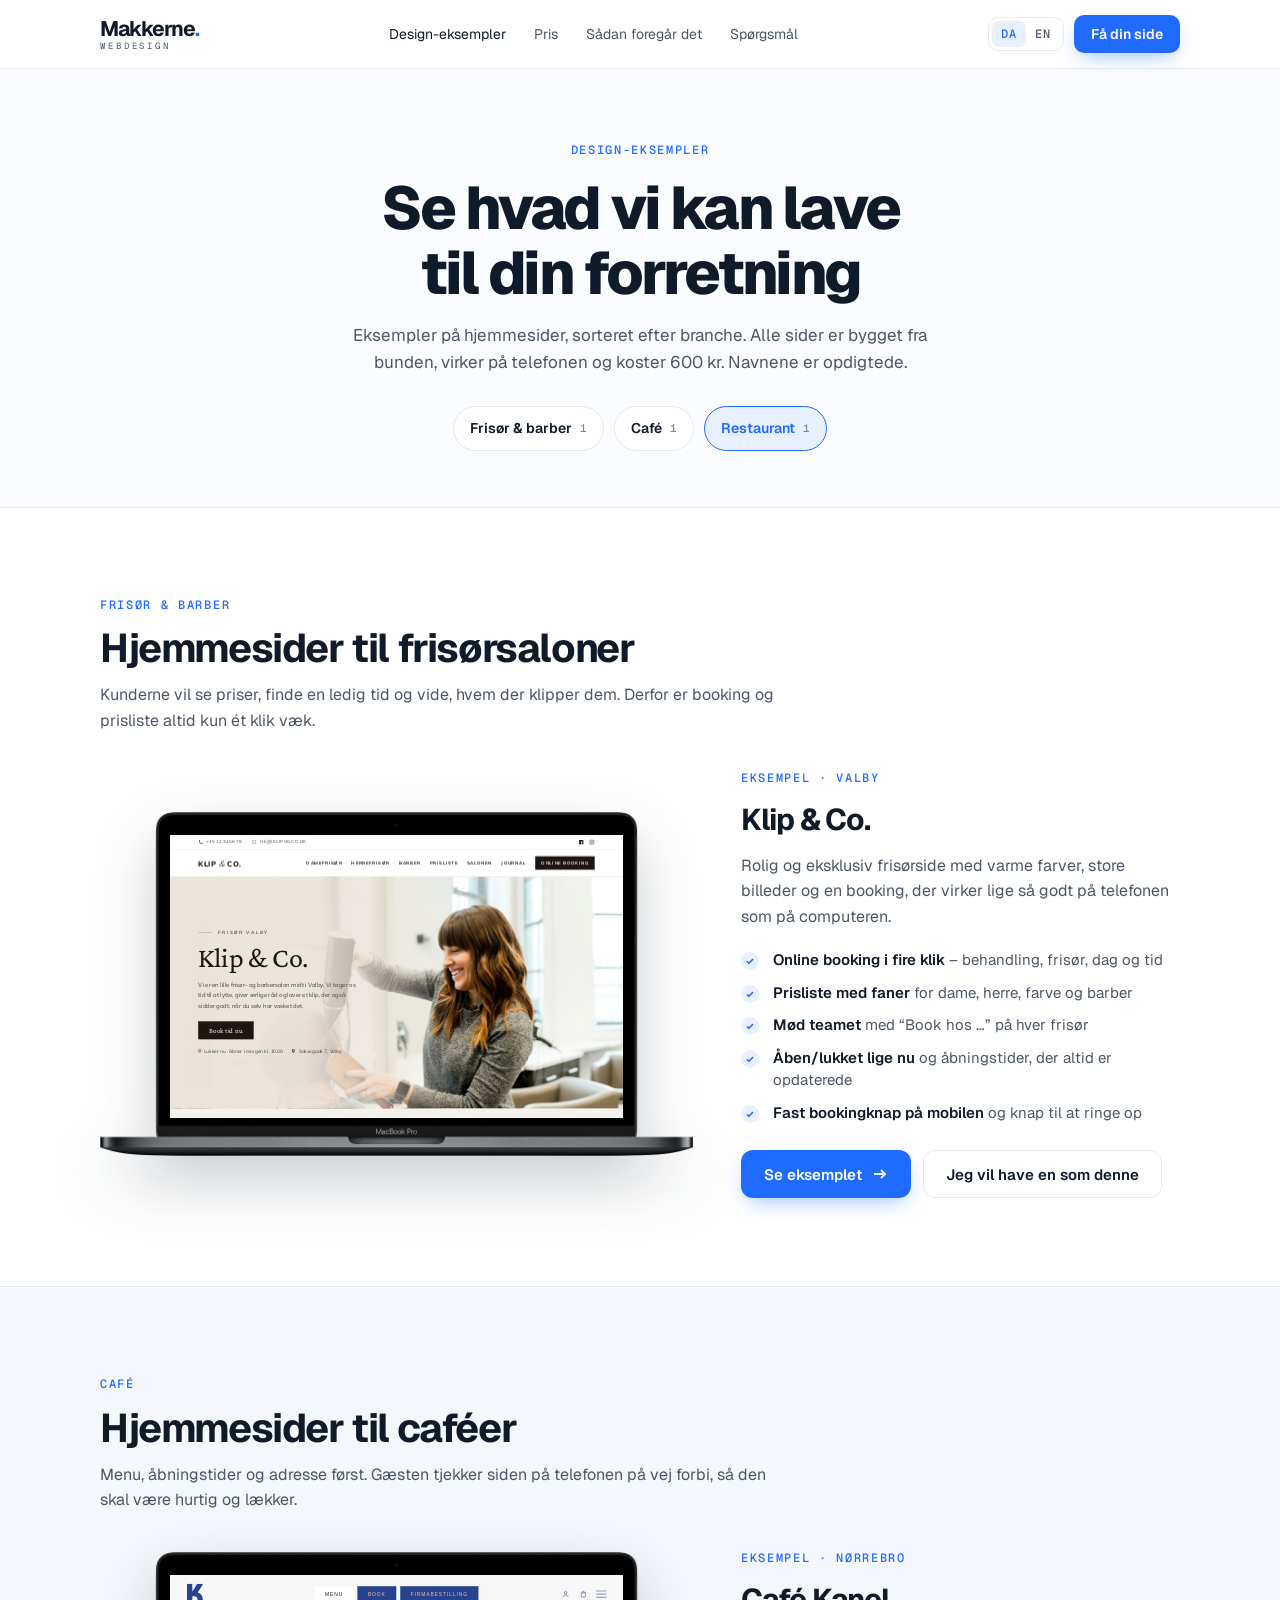
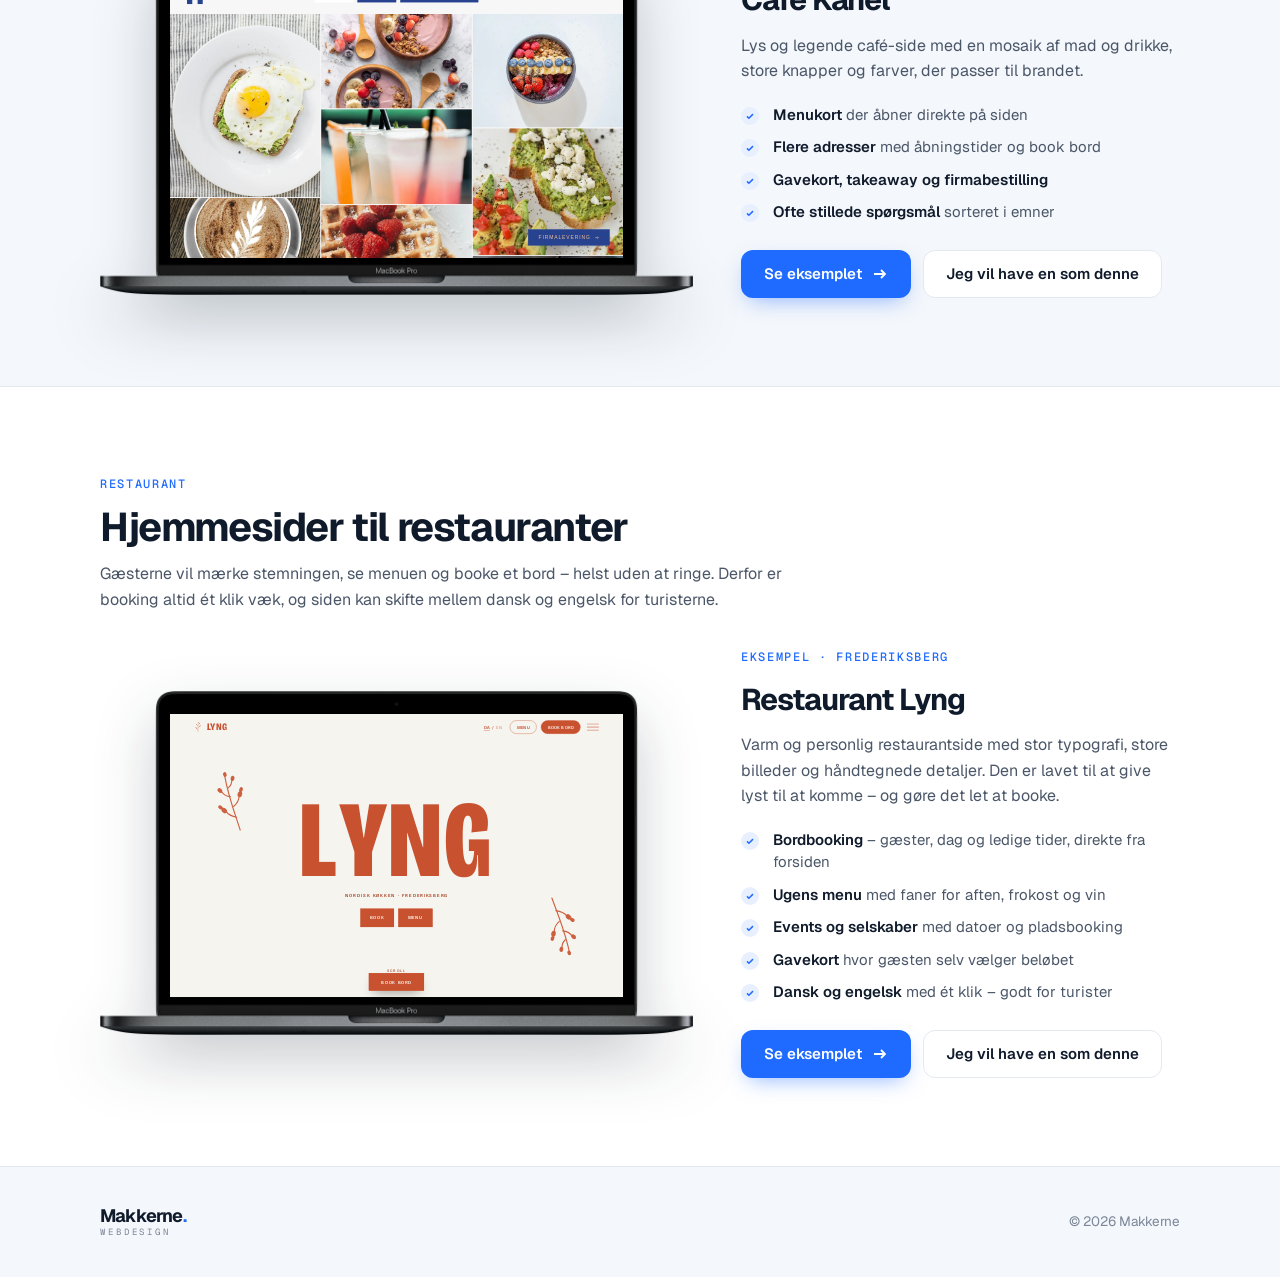
==== commit 8e8fa6b1: "Favicon (M. in brand blue with the yellow dot) in all sizes Google and phones use Co-Authored-By: Cl" ====
--- a/eksempler/index.html
+++ b/eksempler/index.html
@@ -3,6 +3,11 @@
 <head>
 <meta charset="utf-8">
 <meta name="viewport" content="width=device-width, initial-scale=1, viewport-fit=cover">
+<link rel="icon" href="/favicon.ico" sizes="48x48">
+<link rel="icon" href="/favicon.svg" type="image/svg+xml">
+<link rel="apple-touch-icon" href="/apple-touch-icon.png">
+<link rel="manifest" href="/site.webmanifest">
+<meta name="theme-color" content="#1f6bff">
 <title>Design-eksempler · Makkerne</title>
 <meta name="description" content="Se Makkernes design-eksempler: hjemmesider til frisører, caféer og restauranter – til en fast pris på 600 kr.">
 <link rel="preconnect" href="https://fonts.googleapis.com">
